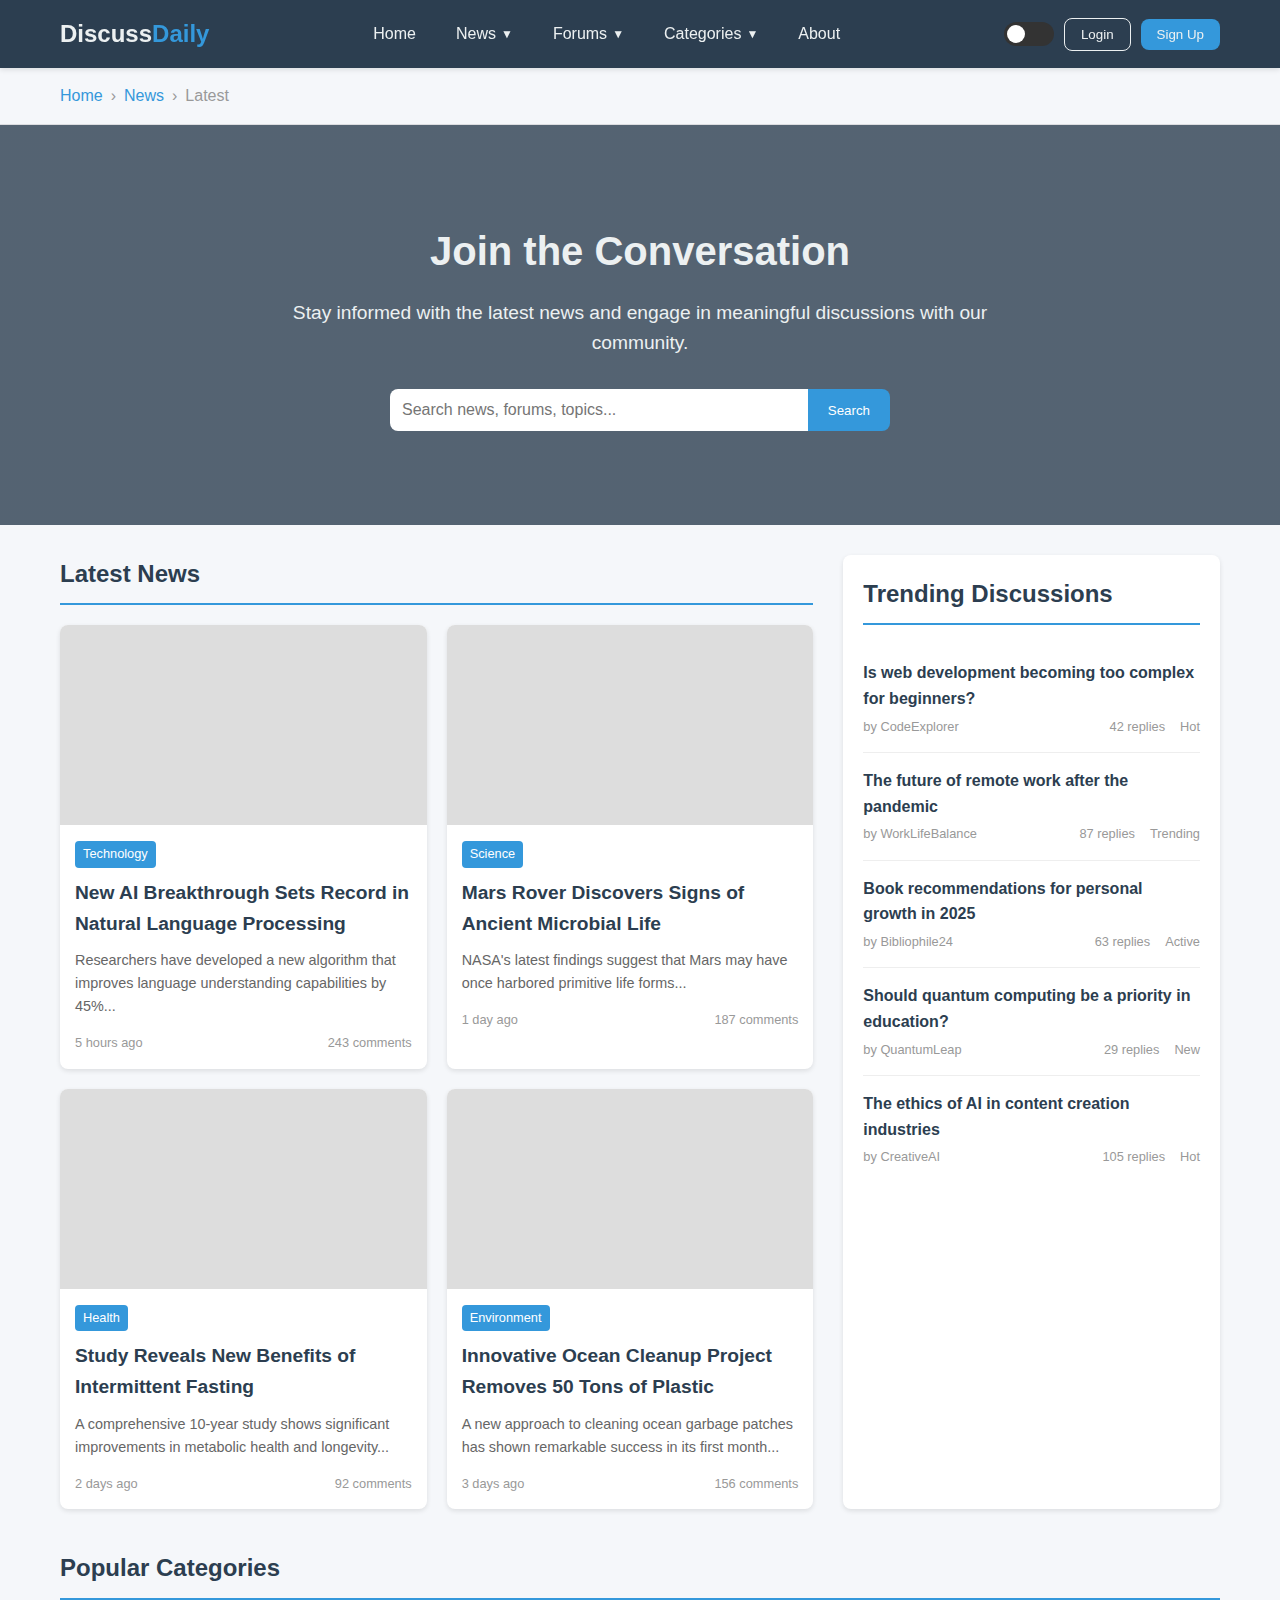
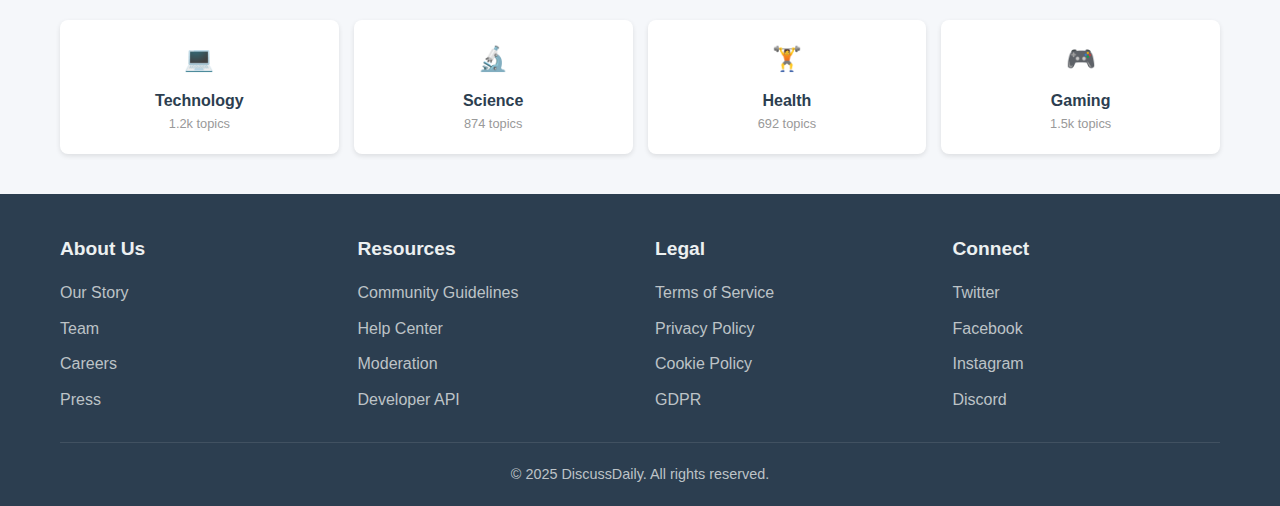
==== index.html @ ea6526c2 "news-card module" ====
<!DOCTYPE html>
<html lang="en">
<head>
    <meta charset="UTF-8">
    <meta name="viewport" content="width=device-width, initial-scale=1.0">
    <title>DiscussDaily - News & Forums</title>
    <link rel="stylesheet" href="style.css">
    <link rel="stylesheet" href="./components/header/header.css">
    <link rel="stylesheet" href="./components/footer/footer.css">
    
    
</head>
<body>
    <!-- Header -->
    <div id="header-container"></div>

    <!-- Breadcrumb -->
    <div class="breadcrumb">
        <div class="container">
            <ul class="breadcrumb-list">
                <li class="breadcrumb-item"><a href="#">Home</a></li>
                <li class="breadcrumb-item"><a href="#">News</a></li>
                <li class="breadcrumb-item active">Latest</li>
            </ul>
        </div>
    </div>

    <!-- Hero Section -->
    <section class="hero">
        <div class="hero-content">
            <h1>Join the Conversation</h1>
            <p>Stay informed with the latest news and engage in meaningful discussions with our community.</p>
            <div class="search-bar">
                <input type="text" placeholder="Search news, forums, topics...">
                <button>Search</button>
            </div>
        </div>
    </section>

    <div class="container">
        <!-- Main Content -->
        <section class="main-content">
            <!-- News Section -->
            <div class="news-section">
                <h2 class="section-title">Latest News</h2>
                <div class="news-grid" id="news-grid">
                </div>
            </div>
            
            <!-- Trending Forums Sidebar -->
            <aside class="trending-forums">
                <h2 class="section-title">Trending Discussions</h2>
                <ul class="forum-list">
                    <li class="forum-item">
                        <div class="forum-title">Is web development becoming too complex for beginners?</div>
                        <div class="forum-meta">
                            <span>by CodeExplorer</span>
                            <div class="forum-stats">
                                <span>42 replies</span>
                                <span>Hot</span>
                            </div>
                        </div>
                    </li>
                    <li class="forum-item">
                        <div class="forum-title">The future of remote work after the pandemic</div>
                        <div class="forum-meta">
                            <span>by WorkLifeBalance</span>
                            <div class="forum-stats">
                                <span>87 replies</span>
                                <span>Trending</span>
                            </div>
                        </div>
                    </li>
                    <li class="forum-item">
                        <div class="forum-title">Book recommendations for personal growth in 2025</div>
                        <div class="forum-meta">
                            <span>by Bibliophile24</span>
                            <div class="forum-stats">
                                <span>63 replies</span>
                                <span>Active</span>
                            </div>
                        </div>
                    </li>
                    <li class="forum-item">
                        <div class="forum-title">Should quantum computing be a priority in education?</div>
                        <div class="forum-meta">
                            <span>by QuantumLeap</span>
                            <div class="forum-stats">
                                <span>29 replies</span>
                                <span>New</span>
                            </div>
                        </div>
                    </li>
                    <li class="forum-item">
                        <div class="forum-title">The ethics of AI in content creation industries</div>
                        <div class="forum-meta">
                            <span>by CreativeAI</span>
                            <div class="forum-stats">
                                <span>105 replies</span>
                                <span>Hot</span>
                            </div>
                        </div>
                    </li>
                </ul>
            </aside>
        </section>
        
        <!-- Categories Section -->
        <section class="categories">
            <h2 class="section-title">Popular Categories</h2>
            <div class="category-grid">
                <div class="category-card">
                    <div class="category-icon">💻</div>
                    <div class="category-name">Technology</div>
                    <div class="category-count">1.2k topics</div>
                </div>
                <div class="category-card">
                    <div class="category-icon">🔬</div>
                    <div class="category-name">Science</div>
                    <div class="category-count">874 topics</div>
                </div>
                <div class="category-card">
                    <div class="category-icon">🏋️</div>
                    <div class="category-name">Health</div>
                    <div class="category-count">692 topics</div>
                </div>
                <div class="category-card">
                    <div class="category-icon">🎮</div>
                    <div class="category-name">Gaming</div>
                    <div class="category-count">1.5k topics</div>
                </div>
            </div>
        </section>
    </div>
    
    <!-- Footer -->
    <div id="footer-container"></div>

    <script>
        // Load header component
        fetch('components/header/header.html')
            .then(response => response.text())
            .then(html => {
                document.getElementById('header-container').innerHTML = html;
                // Load header script dynamically after HTML is inserted
                const script = document.createElement('script');
                script.src = 'components/header/header.js';
                document.body.appendChild(script);
            });
        fetch('components/footer/footer.html')
            .then(response => response.text())
            .then(html => {
                document.getElementById('footer-container').innerHTML = html;
            });
    </script>
    <script type="module" src="./main.js"></script>

</body>
</html>
---- style.css ----
:root {
    --primary-color: #2c3e50;
    --secondary-color: #3498db;
    --accent-color: #e74c3c;
    --light-bg: #f5f7fa;
    --dark-bg: #1a202c;
    --light-card: #ffffff;
    --dark-card: #2d3748;
    --dark-text: #2c3e50;
    --light-text: #ecf0f1;
    --dark-mode-text: #f5f7fa;
    --border-radius: 8px;
    --box-shadow: 0 2px 5px rgba(0,0,0,0.1);
    --dark-box-shadow: 0 2px 5px rgba(0,0,0,0.3);
}

* {
    margin: 0;
    padding: 0;
    box-sizing: border-box;
    font-family: 'Segoe UI', Tahoma, Geneva, Verdana, sans-serif;
}

body {
    background-color: var(--light-bg);
    color: var(--dark-text);
    line-height: 1.6;
    transition: background-color 0.3s, color 0.3s;
}

body.dark-mode {
    background-color: var(--dark-bg);
    color: var(--dark-mode-text);
}

.container {
    max-width: 1200px;
    margin: 0 auto;
    padding: 0 20px;
}

/* Header Styles */


/* Breadcrumb */
.breadcrumb {
    padding: 15px 0;
    background-color: var(--light-bg);
    border-bottom: 1px solid rgba(0, 0, 0, 0.1);
    transition: background-color 0.3s;
}

body.dark-mode .breadcrumb {
    background-color: rgba(0, 0, 0, 0.2);
    border-bottom: 1px solid rgba(255, 255, 255, 0.1);
}

.breadcrumb-list {
    list-style: none;
    display: flex;
    flex-wrap: wrap;
}

.breadcrumb-item {
    display: inline-block;
}

.breadcrumb-item:not(:last-child)::after {
    content: "›";
    margin: 0 8px;
    color: #999;
}

.breadcrumb-item a {
    color: var(--secondary-color);
    text-decoration: none;
}

.breadcrumb-item.active {
    color: #999;
}

/* Hero Section */
.hero {
    background: linear-gradient(rgba(44, 62, 80, 0.8), rgba(44, 62, 80, 0.8)), url('/api/placeholder/1200/400') center/cover;
    height: 400px;
    display: flex;
    align-items: center;
    justify-content: center;
    text-align: center;
    color: var(--light-text);
    margin-bottom: 30px;
}

.hero-content {
    max-width: 700px;
}

.hero h1 {
    font-size: 2.5rem;
    margin-bottom: 15px;
}

.hero p {
    font-size: 1.2rem;
    margin-bottom: 30px;
}

.search-bar {
    display: flex;
    max-width: 500px;
    margin: 0 auto;
}

.search-bar input {
    flex: 1;
    padding: 12px;
    border: none;
    border-radius: var(--border-radius) 0 0 var(--border-radius);
    font-size: 16px;
}

.search-bar button {
    background-color: var(--secondary-color);
    color: white;
    border: none;
    padding: 0 20px;
    border-radius: 0 var(--border-radius) var(--border-radius) 0;
    cursor: pointer;
}

/* Main Content Layout */
.main-content {
    display: grid;
    grid-template-columns: 2fr 1fr;
    gap: 30px;
    margin-bottom: 40px;
}

/* News Section */
.section-title {
    font-size: 1.5rem;
    margin-bottom: 20px;
    padding-bottom: 10px;
    border-bottom: 2px solid var(--secondary-color);
}

.news-grid {
    display: grid;
    grid-template-columns: repeat(2, 1fr);
    gap: 20px;
}

.news-card {
    background-color: var(--light-card);
    border-radius: var(--border-radius);
    overflow: hidden;
    box-shadow: var(--box-shadow);
    transition: transform 0.3s, background-color 0.3s;
}

body.dark-mode .news-card {
    background-color: var(--dark-card);
    box-shadow: var(--dark-box-shadow);
}

.news-card:hover {
    transform: translateY(-5px);
}

.news-image {
    height: 200px;
    background-color: #ddd;
    background-size: cover;
    background-position: center;
}

.news-content {
    padding: 15px;
}

.news-category {
    display: inline-block;
    background-color: var(--secondary-color);
    color: white;
    padding: 3px 8px;
    border-radius: 4px;
    font-size: 0.8rem;
    margin-bottom: 10px;
}

.news-title {
    font-size: 1.2rem;
    margin-bottom: 10px;
}

.news-excerpt {
    color: #666;
    font-size: 0.9rem;
    margin-bottom: 15px;
}

body.dark-mode .news-excerpt {
    color: #bbb;
}

.news-meta {
    display: flex;
    justify-content: space-between;
    font-size: 0.8rem;
    color: #999;
}

/* Trending Forums */
.trending-forums {
    background-color: var(--light-card);
    border-radius: var(--border-radius);
    padding: 20px;
    box-shadow: var(--box-shadow);
    transition: background-color 0.3s;
}

body.dark-mode .trending-forums {
    background-color: var(--dark-card);
    box-shadow: var(--dark-box-shadow);
}

.forum-list {
    list-style: none;
}

.forum-item {
    padding: 15px 0;
    border-bottom: 1px solid #eee;
}

body.dark-mode .forum-item {
    border-bottom: 1px solid rgba(255, 255, 255, 0.1);
}

.forum-item:last-child {
    border-bottom: none;
}

.forum-title {
    font-weight: 600;
    font-size: 1rem;
    margin-bottom: 5px;
}

.forum-meta {
    display: flex;
    justify-content: space-between;
    font-size: 0.8rem;
    color: #999;
}

.forum-stats {
    display: flex;
    gap: 15px;
}

/* Categories Section */
.categories {
    margin-bottom: 40px;
}

.category-grid {
    display: grid;
    grid-template-columns: repeat(4, 1fr);
    gap: 15px;
}

.category-card {
    background-color: var(--light-card);
    border-radius: var(--border-radius);
    padding: 20px;
    text-align: center;
    box-shadow: var(--box-shadow);
    transition: all 0.3s;
}

body.dark-mode .category-card {
    background-color: var(--dark-card);
    box-shadow: var(--dark-box-shadow);
}

.category-card:hover {
    transform: translateY(-3px);
    box-shadow: 0 5px 15px rgba(0,0,0,0.1);
}

body.dark-mode .category-card:hover {
    box-shadow: 0 5px 15px rgba(0,0,0,0.3);
}

.category-icon {
    font-size: 24px;
    margin-bottom: 10px;
    color: var(--secondary-color);
}

.category-name {
    font-weight: 600;
}

.category-count {
    font-size: 0.8rem;
    color: #999;
}

/* Footer */

/* s */

/* Mobile Dropdown */
.mobile-nav-links .dropdown-content {
    position: static;
    background-color: rgba(0, 0, 0, 0.1);
    display: none;
}

.mobile-nav-links .dropdown.active .dropdown-content {
    display: block;
}

.mobile-nav-links .dropdown-content a {
    padding-left: 25px;
}

/* Responsive */
@media (max-width: 768px) {
    .navbar {
        flex-direction: column;
        gap: 15px;
    }
    
    .main-content {
        grid-template-columns: 1fr;
    }
    
    .news-grid {
        grid-template-columns: 1fr;
    }
    
    .category-grid {
        grid-template-columns: repeat(2, 1fr);
    }
    
    .footer-content {
        grid-template-columns: 1fr 1fr;
    }
    
    .nav-container {
        display: flex;
        justify-content: space-between;
        align-items: center;
        width: 100%;
    }
    
    .hamburger {
        display: flex;
    }
    
    .nav-links {
        display: none;
        flex-direction: column;
        position: absolute;
        top: 100%;
        left: 0;
        right: 0;
        background-color: var(--primary-color);
        padding: 20px;
        box-shadow: 0 5px 10px rgba(0,0,0,0.2);
    }
    
    .nav-links.active {
        display: flex;
    }
    
    .dropdown-content {
        position: static;
        box-shadow: none;
        background-color: transparent;
        margin-left: 15px;
        display: none;
    }
    
    .dropdown-content.active {
        display: block;
    }
    
    .dropdown-content a {
        color: var(--light-text);
    }
    
}

@media (max-width: 480px) {
    .category-grid {
        grid-template-columns: 1fr;
    }
    
    .footer-content {
        grid-template-columns: 1fr;
    }
    
    .auth-buttons {
        width: 100%;
        justify-content: space-between;
    }
}
---- components/header/header.css ----
/* Header Styles */
header {
    background-color: var(--primary-color);
    padding: 15px 0;
    position: sticky;
    top: 0;
    z-index: 100;
    box-shadow: var(--box-shadow);
}

.navbar {
    display: flex;
    justify-content: space-between;
    align-items: center;
}

.logo {
    color: var(--light-text);
    font-size: 24px;
    font-weight: bold;
    text-decoration: none;
}

.logo span {
    color: var(--secondary-color);
}

.nav-links {
    display: flex;
    gap: 20px;
}

.nav-links a {
    color: var(--light-text);
    text-decoration: none;
    font-weight: 500;
    padding: 5px 10px;
    border-radius: var(--border-radius);
    transition: background-color 0.3s;
}

.nav-links a:hover {
    background-color: rgba(255, 255, 255, 0.1);
}

/* Dropdown Menu */
.dropdown {
    position: relative;
    display: inline-block;
}

.dropdown-trigger {
    display: flex;
    align-items: center;
    justify-content: space-between;
}

.dropdown-content {
    display: none;
    position: absolute;
    background-color: var(--primary-color);
    min-width: 180px;
    box-shadow: var(--box-shadow);
    border-radius: var(--border-radius);
    z-index: 1;
    top: 100%;
    overflow: hidden;
    left: 0;
}

body.dark-mode .dropdown-content {
    background-color: var(--dark-card);
    box-shadow: var(--dark-box-shadow);
}

.dropdown:hover .dropdown-content {
    display: block;
}

.dropdown-content a {
    color: var(--light-text);
    padding: 12px 16px;
    text-decoration: none;
    display: block;
    transition: background-color 0.3s;
}

body.dark-mode .dropdown-content a {
    color: var(--dark-mode-text);
}


.dropdown-content a:hover {
    background-color: rgba(255, 255, 255, 0.1);
}

body.dark-mode .dropdown-content a:hover {
    background-color: rgba(255, 255, 255, 0.05);
}
.dropdown-icon {
    font-size: 12px;
    margin-left: 5px;
    transition: transform 0.3s;
}

.dropdown:hover .dropdown-content {
    display: block;
}

.dropdown:hover .dropdown-icon {
    transform: rotate(180deg);
}

.dropdown-content a {
    padding: 12px 16px;
    display: block;
    text-decoration: none;
    color: var(--light-text);
    transition: background-color var(--transition-speed);
}

.auth-buttons {
    display: flex;
    gap: 10px;
    align-items: center;
}

.hamburger {
    display: none;
    flex-direction: column;
    justify-content: space-between;
    width: 30px;
    height: 21px;
    cursor: pointer;
}

.hamburger span {
    display: block;
    height: 3px;
    width: 100%;
    background-color: var(--light-text);
    border-radius: 3px;
    transition: all 0.3s ease;
}

.btn {
    padding: 8px 16px;
    border-radius: var(--border-radius);
    border: none;
    cursor: pointer;
    font-weight: 500;
    transition: all 0.3s;
}

.btn-primary {
    background-color: var(--secondary-color);
    color: var(--light-text);
}

.btn-primary:hover {
    background-color: #2980b9;
}

.btn-outline {
    background-color: transparent;
    color: var(--light-text);
    border: 1px solid var(--light-text);
}

.btn-outline:hover {
    background-color: rgba(255, 255, 255, 0.1);
}

/* Dark Mode Toggle */
.dark-mode-toggle {
    width: 50px;
    height: 24px;
    border-radius: 12px;
    background-color: #333;
    display: flex;
    align-items: center;
    padding: 0 3px;
    cursor: pointer;
    position: relative;
}

.dark-mode-toggle .toggle-thumb {
    width: 18px;
    height: 18px;
    background-color: white;
    border-radius: 50%;
    transition: transform 0.3s;
}

body.dark-mode .dark-mode-toggle .toggle-thumb {
    transform: translateX(26px);
}

/* Hamburger Menu */
.hamburger {
    display: none;
    flex-direction: column;
    justify-content: space-between;
    width: 30px;
    height: 21px;
    cursor: pointer;
}

.hamburger span {
    display: block;
    height: 3px;
    width: 100%;
    background-color: var(--light-text);
    border-radius: 3px;
    transition: all 0.3s ease;
}

.hamburger .rotate-45 {
    transform: rotate(45deg) translate(5px, 5px);
}

.hamburger .opacity-0 {
    opacity: 0;
}

.hamburger .rotate-neg-45 {
    transform: rotate(-45deg) translate(5px, -5px);
}

/* Responsive Styles */
@media (max-width: 768px) {
    .navbar {
        flex-direction: column;
        gap: 15px;
    }
    
    .hamburger {
        display: flex;
    }
    
    .nav-links {
        display: none;
        flex-direction: column;
        position: absolute;
        top: 100%;
        left: 0;
        right: 0;
        background-color: var(--primary-color);
        padding: 20px;
        box-shadow: 0 5px 10px rgba(0,0,0,0.2);
    }
    
    .nav-links.active {
        display: flex;
    }
    
    .dropdown-content {
        position: static;
        box-shadow: none;
        background-color: transparent;
        margin-left: 15px;
        display: none;
    }
    
    .dropdown-content.active {
        display: block;
    }
    
    .auth-buttons {
        width: 100%;
        justify-content: space-between;
    }
}
---- components/footer/footer.css ----
footer {
    background-color: var(--primary-color);
    color: var(--light-text);
    padding: 40px 0 20px;
}

.footer-content {
    display: grid;
    grid-template-columns: repeat(4, 1fr);
    gap: 30px;
}

.footer-section h3 {
    margin-bottom: 15px;
    font-size: 1.2rem;
}

.footer-links {
    list-style: none;
}

.footer-links li {
    margin-bottom: 10px;
}

.footer-links a {
    color: #bdc3c7;
    text-decoration: none;
    transition: color 0.3s;
}

.footer-links a:hover {
    color: var(--secondary-color);
}

.copyright {
    text-align: center;
    padding-top: 20px;
    margin-top: 20px;
    border-top: 1px solid rgba(255, 255, 255, 0.1);
    font-size: 0.9rem;
    color: #bdc3c7;
}
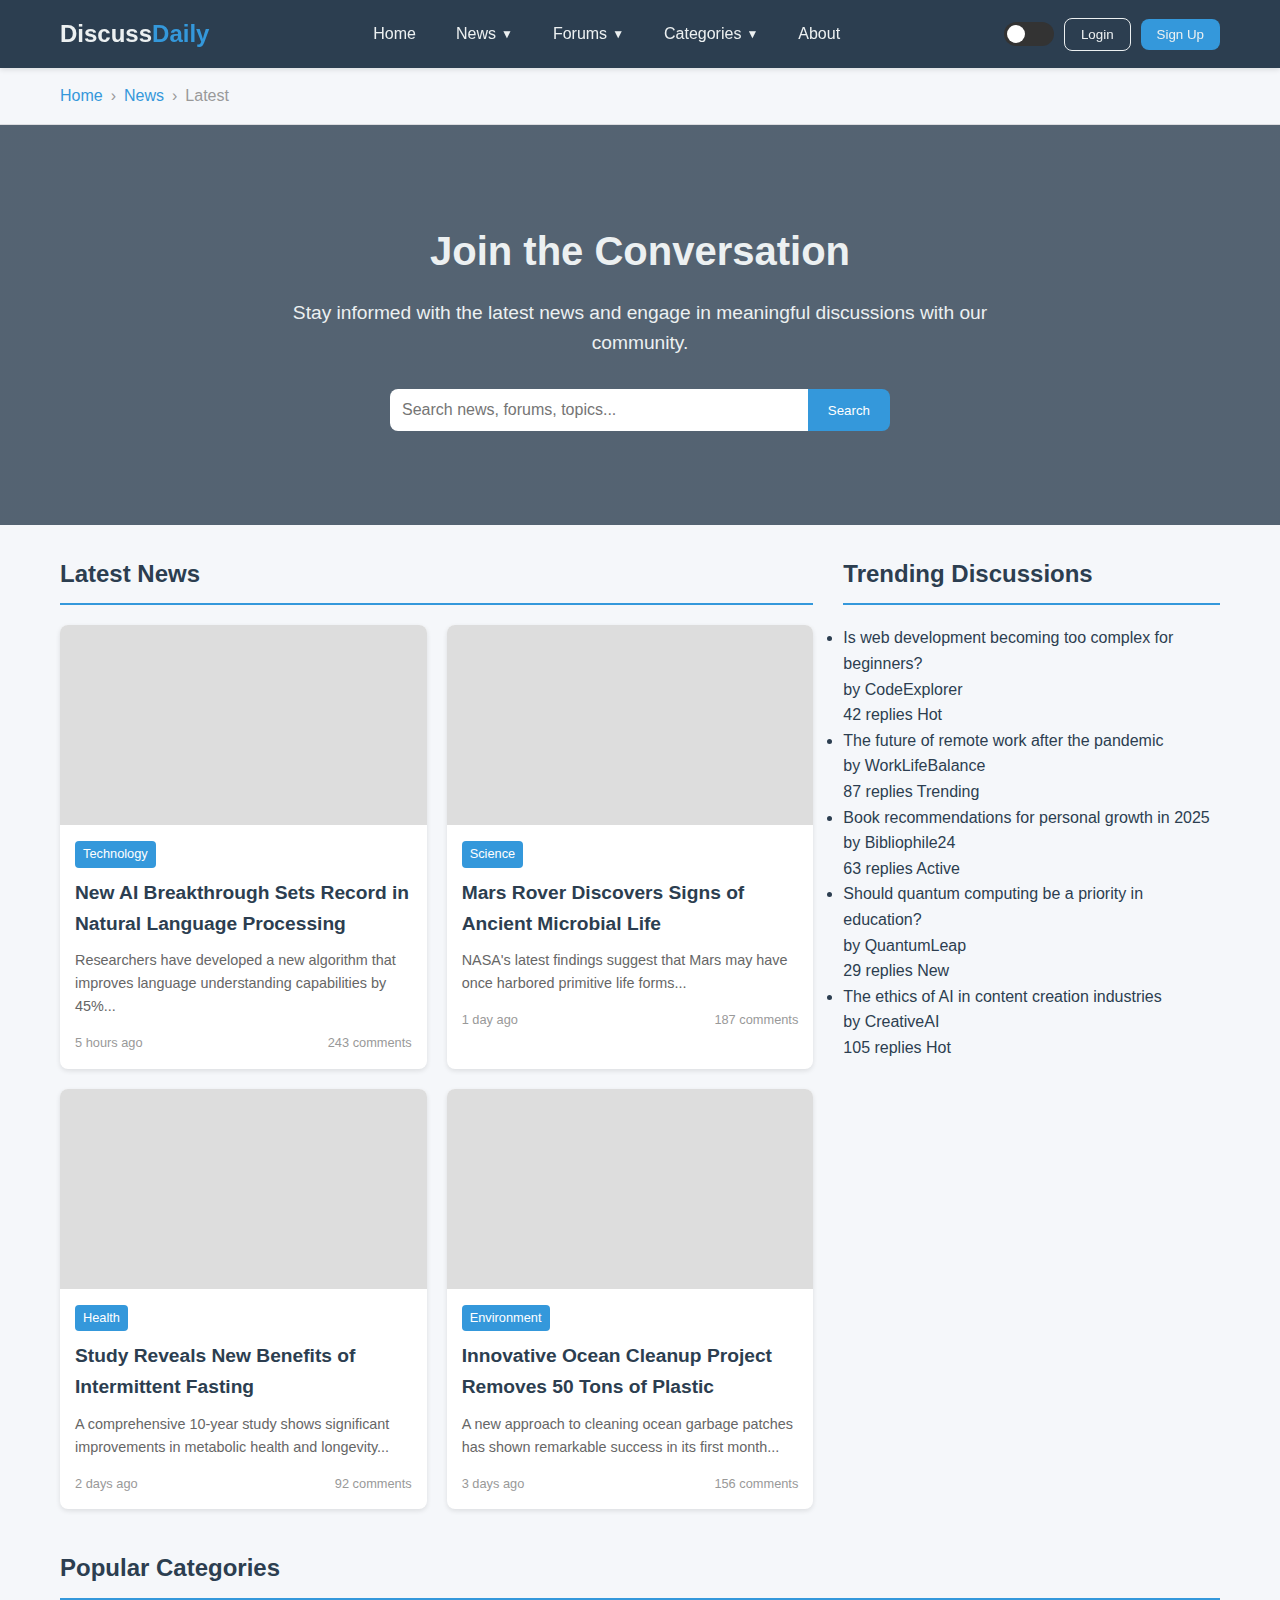
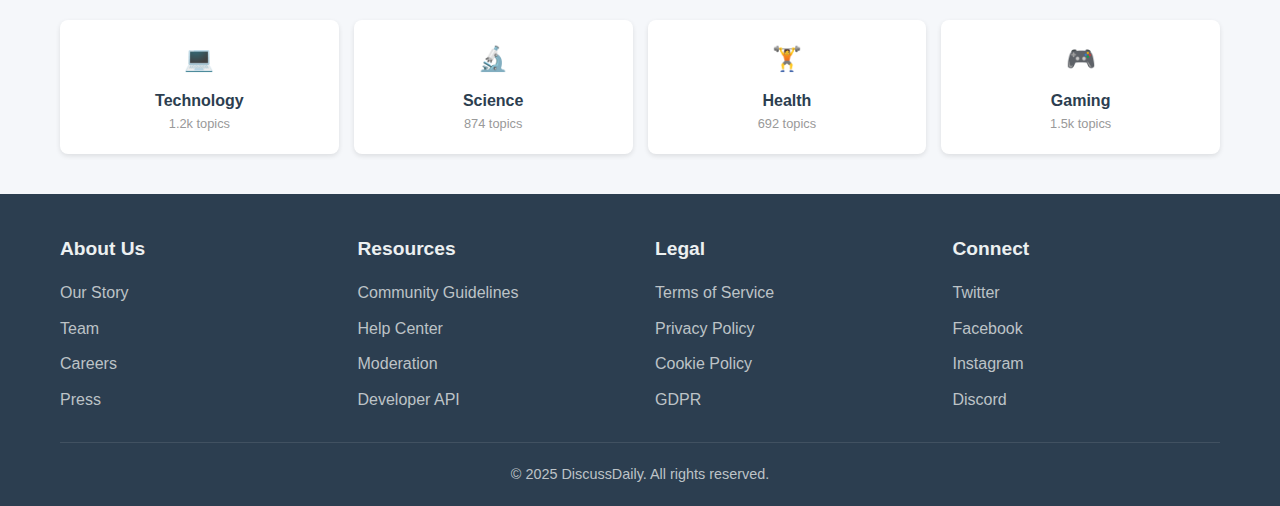
==== commit 296d600e: "forumItem module and other clean up" ====
--- a/index.html
+++ b/index.html
@@ -153,7 +153,7 @@
                 document.getElementById('footer-container').innerHTML = html;
             });
     </script>
-    <script type="module" src="./main.js"></script>
+    <script type="module" src="./components/news-card/main.js"></script>
 
 </body>
 </html>--- a/style.css
+++ b/style.css
@@ -145,120 +145,9 @@
     border-bottom: 2px solid var(--secondary-color);
 }
 
-.news-grid {
-    display: grid;
-    grid-template-columns: repeat(2, 1fr);
-    gap: 20px;
-}
-
-.news-card {
-    background-color: var(--light-card);
-    border-radius: var(--border-radius);
-    overflow: hidden;
-    box-shadow: var(--box-shadow);
-    transition: transform 0.3s, background-color 0.3s;
-}
-
-body.dark-mode .news-card {
-    background-color: var(--dark-card);
-    box-shadow: var(--dark-box-shadow);
-}
-
-.news-card:hover {
-    transform: translateY(-5px);
-}
-
-.news-image {
-    height: 200px;
-    background-color: #ddd;
-    background-size: cover;
-    background-position: center;
-}
-
-.news-content {
-    padding: 15px;
-}
-
-.news-category {
-    display: inline-block;
-    background-color: var(--secondary-color);
-    color: white;
-    padding: 3px 8px;
-    border-radius: 4px;
-    font-size: 0.8rem;
-    margin-bottom: 10px;
-}
-
-.news-title {
-    font-size: 1.2rem;
-    margin-bottom: 10px;
-}
-
-.news-excerpt {
-    color: #666;
-    font-size: 0.9rem;
-    margin-bottom: 15px;
-}
-
-body.dark-mode .news-excerpt {
-    color: #bbb;
-}
-
-.news-meta {
-    display: flex;
-    justify-content: space-between;
-    font-size: 0.8rem;
-    color: #999;
-}
+/* news-grid */
 
 /* Trending Forums */
-.trending-forums {
-    background-color: var(--light-card);
-    border-radius: var(--border-radius);
-    padding: 20px;
-    box-shadow: var(--box-shadow);
-    transition: background-color 0.3s;
-}
-
-body.dark-mode .trending-forums {
-    background-color: var(--dark-card);
-    box-shadow: var(--dark-box-shadow);
-}
-
-.forum-list {
-    list-style: none;
-}
-
-.forum-item {
-    padding: 15px 0;
-    border-bottom: 1px solid #eee;
-}
-
-body.dark-mode .forum-item {
-    border-bottom: 1px solid rgba(255, 255, 255, 0.1);
-}
-
-.forum-item:last-child {
-    border-bottom: none;
-}
-
-.forum-title {
-    font-weight: 600;
-    font-size: 1rem;
-    margin-bottom: 5px;
-}
-
-.forum-meta {
-    display: flex;
-    justify-content: space-between;
-    font-size: 0.8rem;
-    color: #999;
-}
-
-.forum-stats {
-    display: flex;
-    gap: 15px;
-}
 
 /* Categories Section */
 .categories {
@@ -310,8 +199,6 @@
 }
 
 /* Footer */
-
-/* s */
 
 /* Mobile Dropdown */
 .mobile-nav-links .dropdown-content {
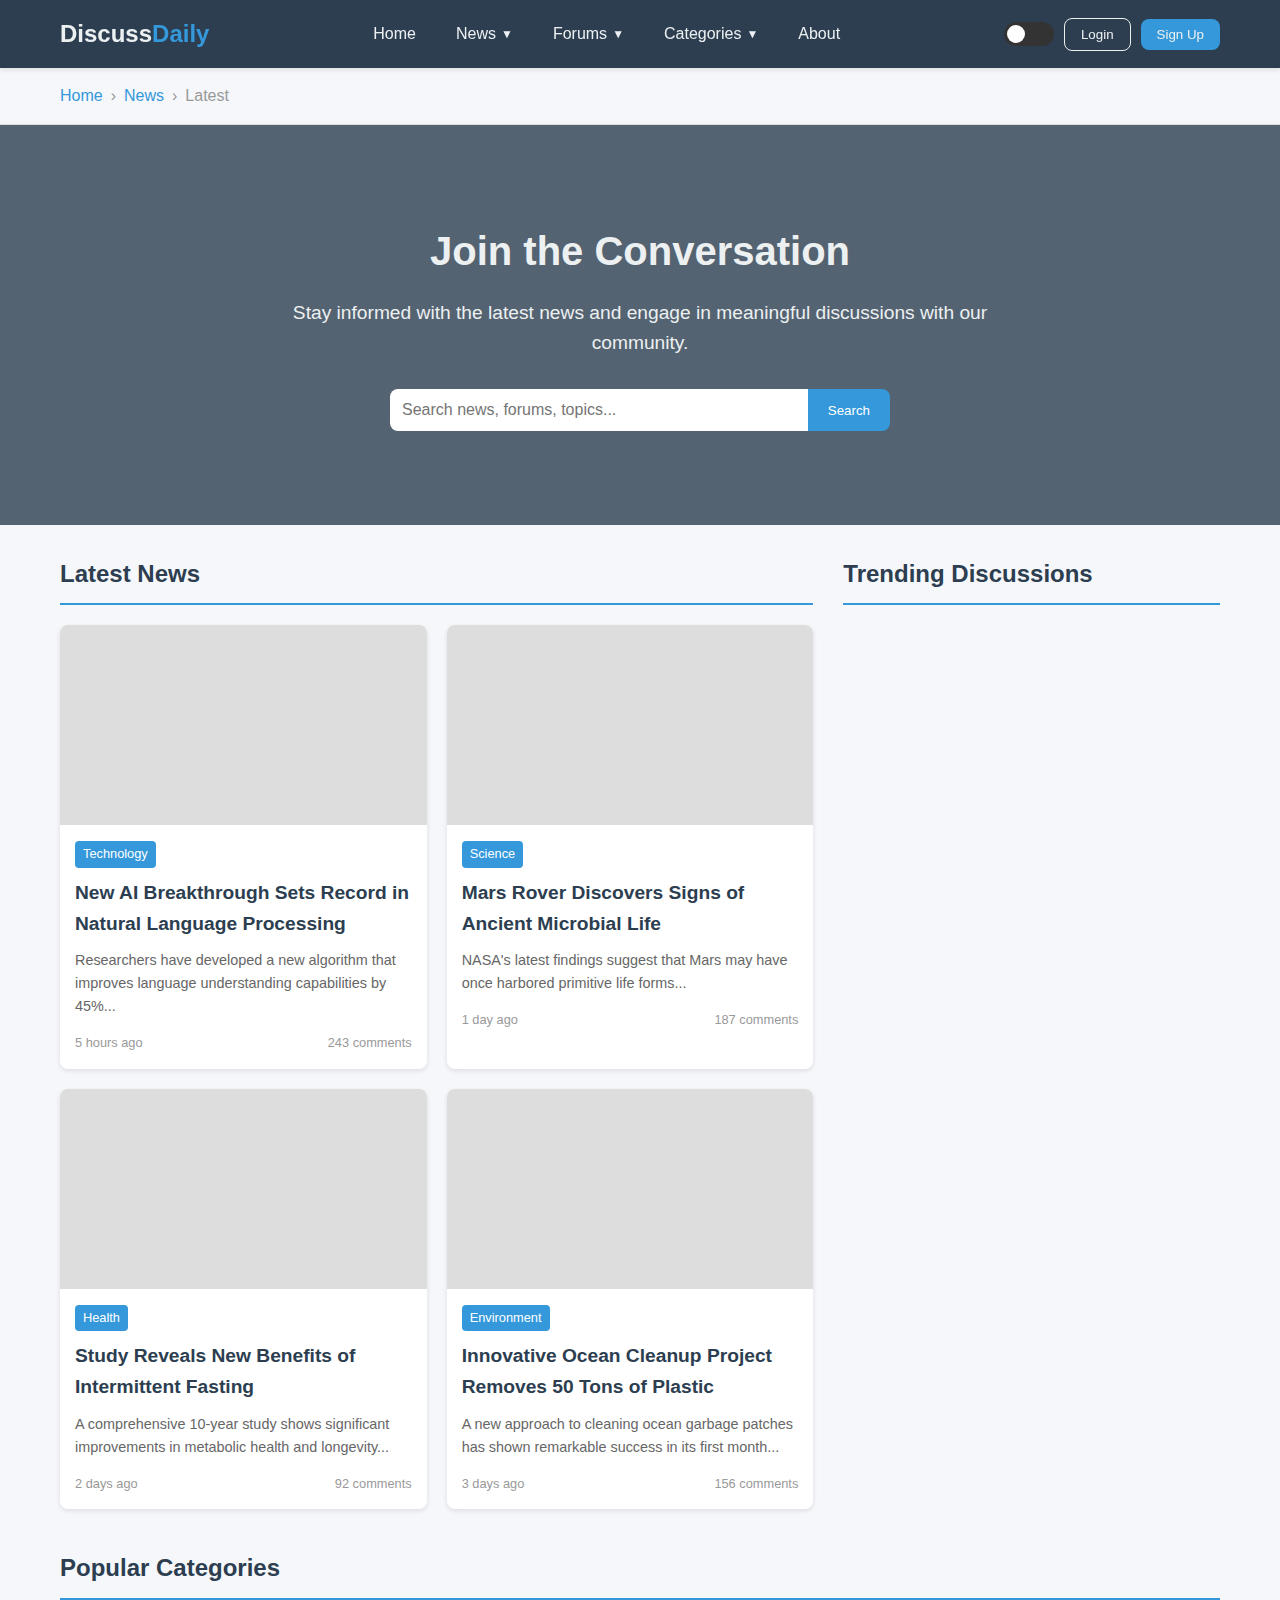
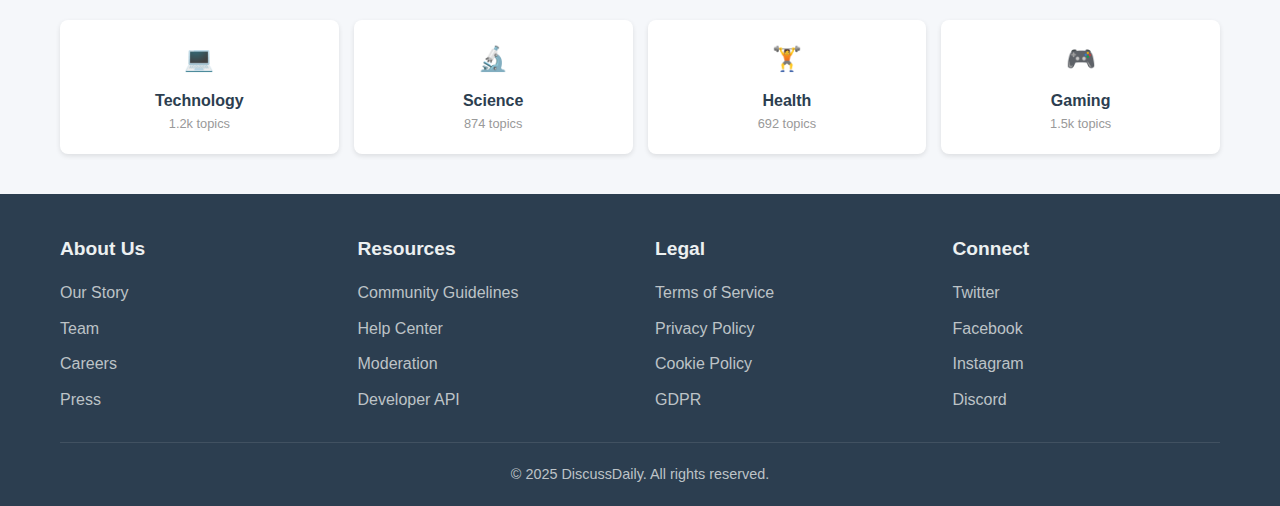
==== commit de12d65d: "forumItem not working" ====
--- a/index.html
+++ b/index.html
@@ -50,57 +50,7 @@
             <!-- Trending Forums Sidebar -->
             <aside class="trending-forums">
                 <h2 class="section-title">Trending Discussions</h2>
-                <ul class="forum-list">
-                    <li class="forum-item">
-                        <div class="forum-title">Is web development becoming too complex for beginners?</div>
-                        <div class="forum-meta">
-                            <span>by CodeExplorer</span>
-                            <div class="forum-stats">
-                                <span>42 replies</span>
-                                <span>Hot</span>
-                            </div>
-                        </div>
-                    </li>
-                    <li class="forum-item">
-                        <div class="forum-title">The future of remote work after the pandemic</div>
-                        <div class="forum-meta">
-                            <span>by WorkLifeBalance</span>
-                            <div class="forum-stats">
-                                <span>87 replies</span>
-                                <span>Trending</span>
-                            </div>
-                        </div>
-                    </li>
-                    <li class="forum-item">
-                        <div class="forum-title">Book recommendations for personal growth in 2025</div>
-                        <div class="forum-meta">
-                            <span>by Bibliophile24</span>
-                            <div class="forum-stats">
-                                <span>63 replies</span>
-                                <span>Active</span>
-                            </div>
-                        </div>
-                    </li>
-                    <li class="forum-item">
-                        <div class="forum-title">Should quantum computing be a priority in education?</div>
-                        <div class="forum-meta">
-                            <span>by QuantumLeap</span>
-                            <div class="forum-stats">
-                                <span>29 replies</span>
-                                <span>New</span>
-                            </div>
-                        </div>
-                    </li>
-                    <li class="forum-item">
-                        <div class="forum-title">The ethics of AI in content creation industries</div>
-                        <div class="forum-meta">
-                            <span>by CreativeAI</span>
-                            <div class="forum-stats">
-                                <span>105 replies</span>
-                                <span>Hot</span>
-                            </div>
-                        </div>
-                    </li>
+                <ul class="forum-list" id="forum-list">
                 </ul>
             </aside>
         </section>
@@ -154,6 +104,7 @@
             });
     </script>
     <script type="module" src="./components/news-card/main.js"></script>
+    <script type="module" src="./components/forum-item/main.js"></script>
 
 </body>
 </html>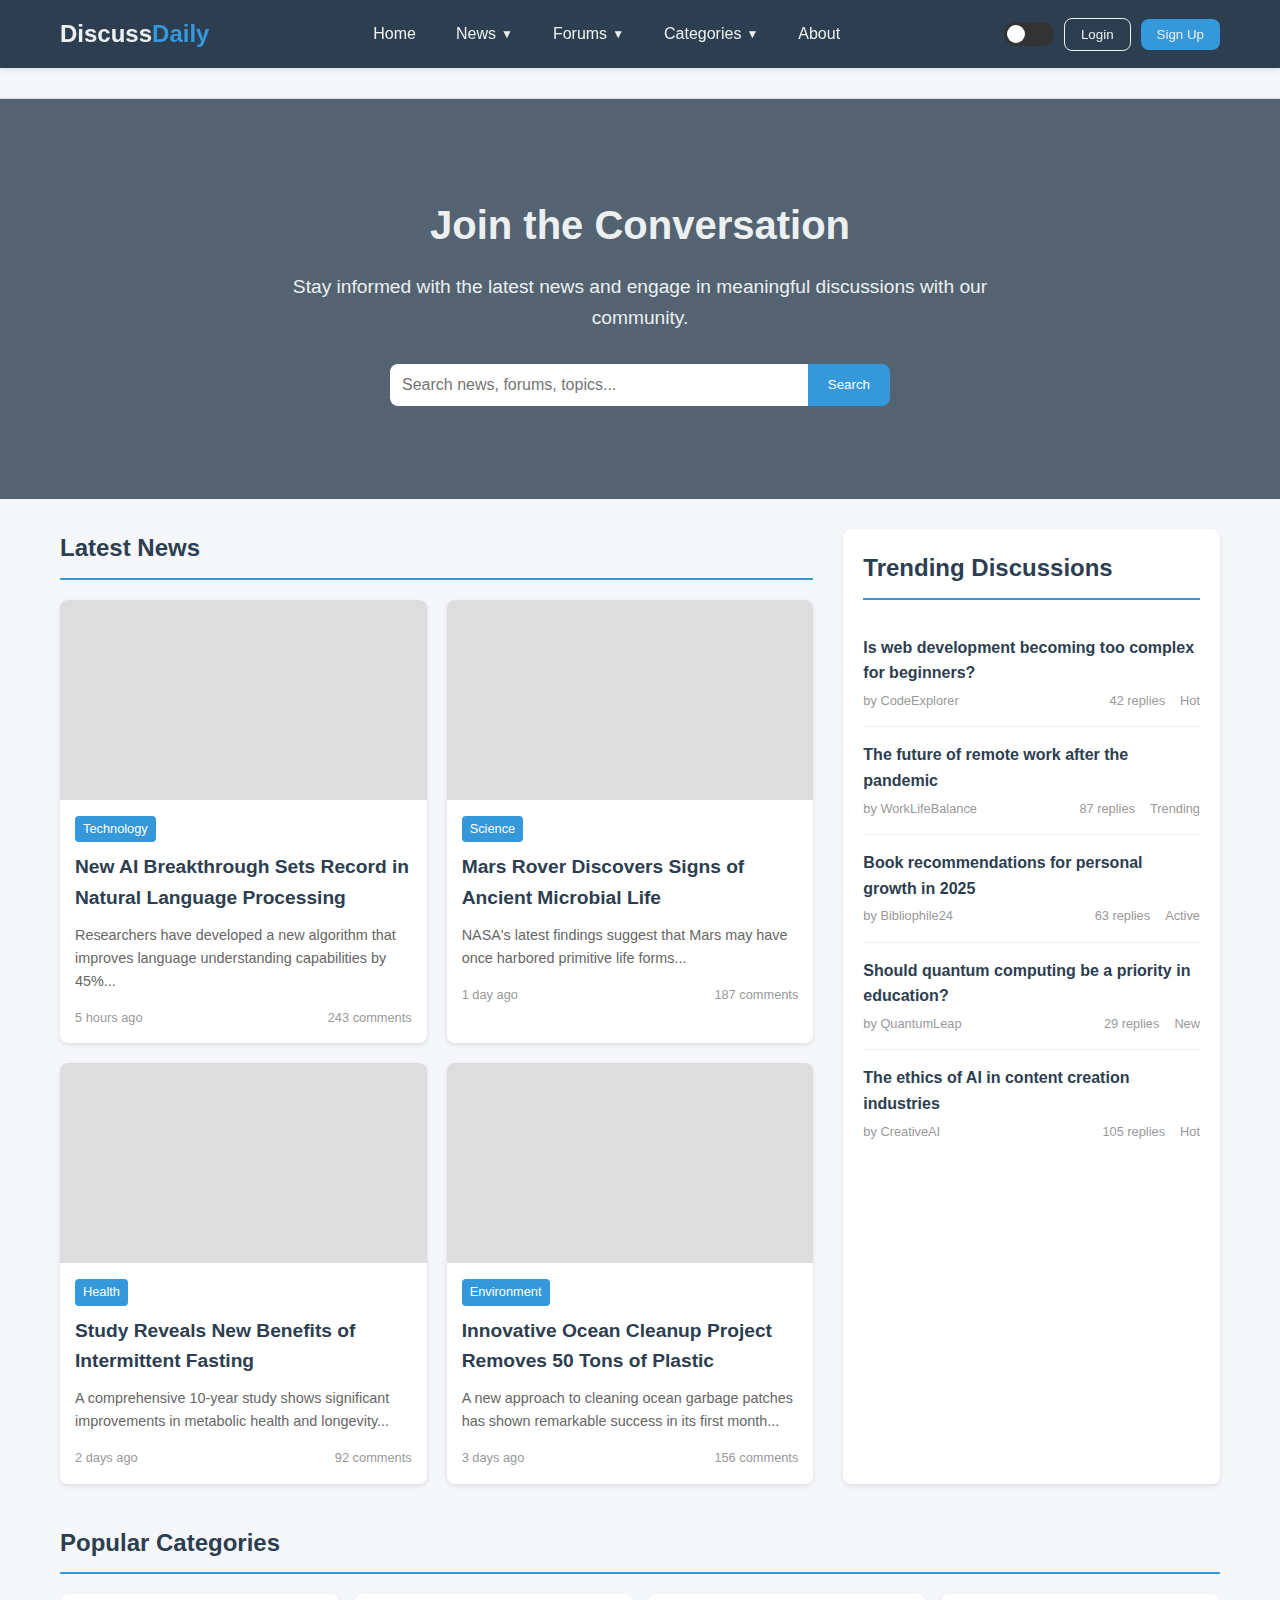
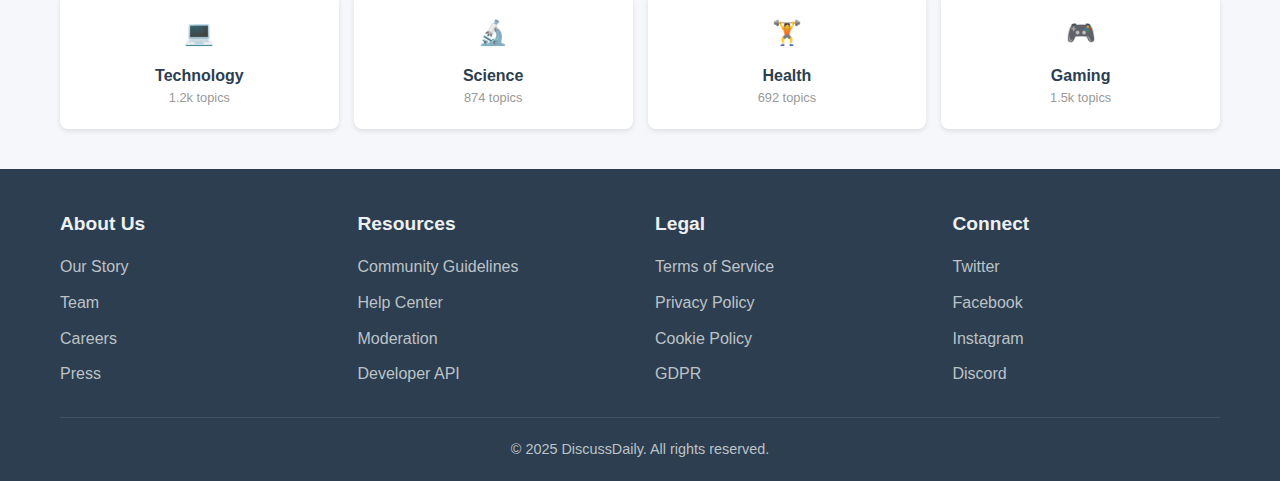
==== commit f7fea4c4: "beadcrumb not working" ====
--- a/index.html
+++ b/index.html
@@ -15,15 +15,7 @@
     <div id="header-container"></div>
 
     <!-- Breadcrumb -->
-    <div class="breadcrumb">
-        <div class="container">
-            <ul class="breadcrumb-list">
-                <li class="breadcrumb-item"><a href="#">Home</a></li>
-                <li class="breadcrumb-item"><a href="#">News</a></li>
-                <li class="breadcrumb-item active">Latest</li>
-            </ul>
-        </div>
-    </div>
+    <div class="breadcrumb" id="breadcrumb-container"></div>
 
     <!-- Hero Section -->
     <section class="hero">
@@ -105,6 +97,7 @@
     </script>
     <script type="module" src="./components/news-card/main.js"></script>
     <script type="module" src="./components/forum-item/main.js"></script>
+    <script type="module" src="./components/breadcrumb/main.js"></script>
 
 </body>
 </html>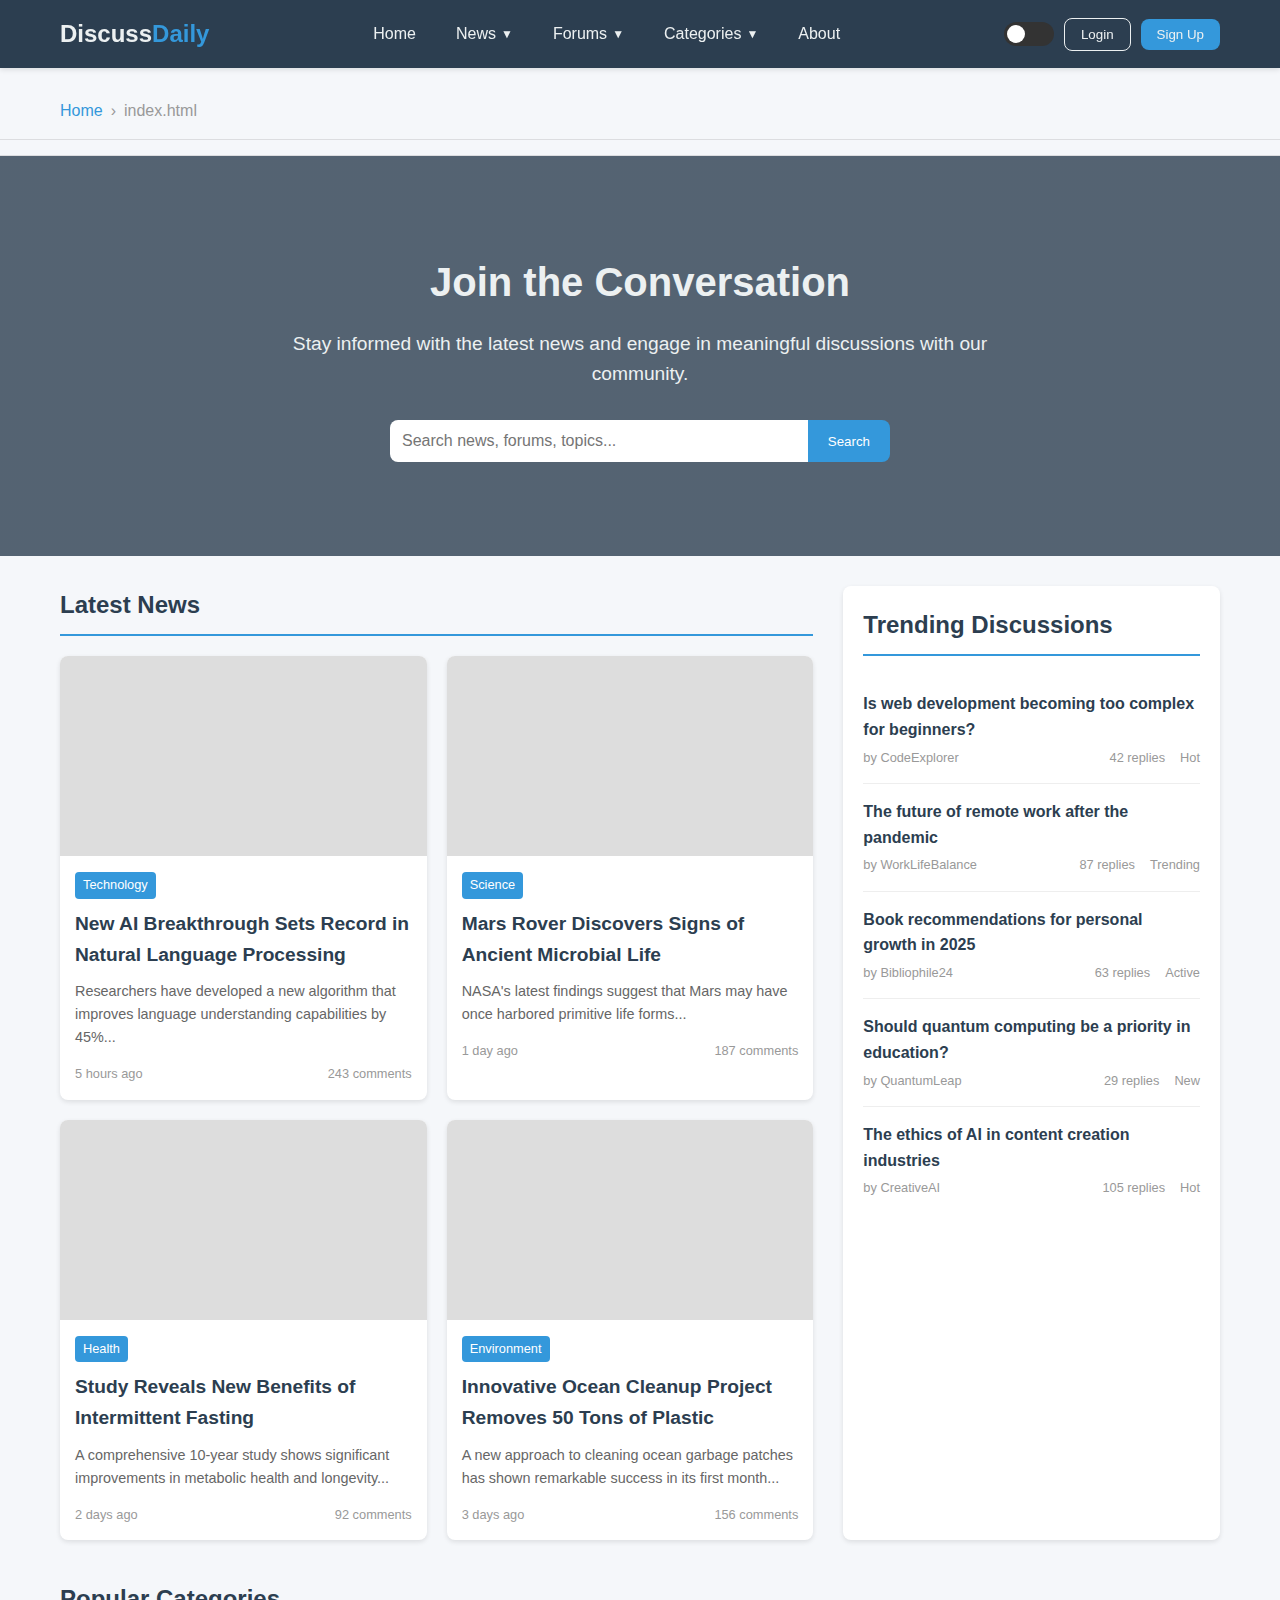
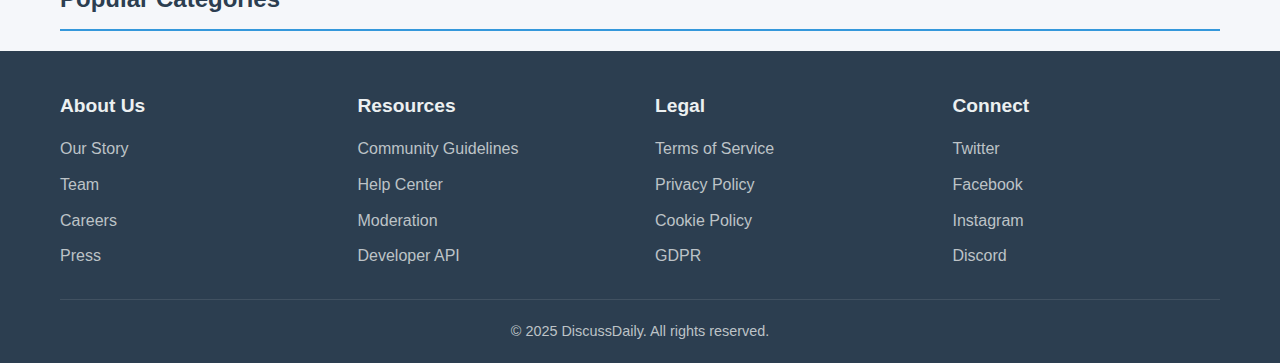
==== commit 24643ac9: "fix forumItem and caegoryCard" ====
--- a/index.html
+++ b/index.html
@@ -50,28 +50,7 @@
         <!-- Categories Section -->
         <section class="categories">
             <h2 class="section-title">Popular Categories</h2>
-            <div class="category-grid">
-                <div class="category-card">
-                    <div class="category-icon">💻</div>
-                    <div class="category-name">Technology</div>
-                    <div class="category-count">1.2k topics</div>
-                </div>
-                <div class="category-card">
-                    <div class="category-icon">🔬</div>
-                    <div class="category-name">Science</div>
-                    <div class="category-count">874 topics</div>
-                </div>
-                <div class="category-card">
-                    <div class="category-icon">🏋️</div>
-                    <div class="category-name">Health</div>
-                    <div class="category-count">692 topics</div>
-                </div>
-                <div class="category-card">
-                    <div class="category-icon">🎮</div>
-                    <div class="category-name">Gaming</div>
-                    <div class="category-count">1.5k topics</div>
-                </div>
-            </div>
+            <div class="category-grid" id="category-grid"></div>
         </section>
     </div>
     
--- a/style.css
+++ b/style.css
@@ -43,42 +43,7 @@
 
 
 /* Breadcrumb */
-.breadcrumb {
-    padding: 15px 0;
-    background-color: var(--light-bg);
-    border-bottom: 1px solid rgba(0, 0, 0, 0.1);
-    transition: background-color 0.3s;
-}
-
-body.dark-mode .breadcrumb {
-    background-color: rgba(0, 0, 0, 0.2);
-    border-bottom: 1px solid rgba(255, 255, 255, 0.1);
-}
-
-.breadcrumb-list {
-    list-style: none;
-    display: flex;
-    flex-wrap: wrap;
-}
-
-.breadcrumb-item {
-    display: inline-block;
-}
-
-.breadcrumb-item:not(:last-child)::after {
-    content: "›";
-    margin: 0 8px;
-    color: #999;
-}
-
-.breadcrumb-item a {
-    color: var(--secondary-color);
-    text-decoration: none;
-}
-
-.breadcrumb-item.active {
-    color: #999;
-}
+
 
 /* Hero Section */
 .hero {
@@ -150,53 +115,7 @@
 /* Trending Forums */
 
 /* Categories Section */
-.categories {
-    margin-bottom: 40px;
-}
-
-.category-grid {
-    display: grid;
-    grid-template-columns: repeat(4, 1fr);
-    gap: 15px;
-}
-
-.category-card {
-    background-color: var(--light-card);
-    border-radius: var(--border-radius);
-    padding: 20px;
-    text-align: center;
-    box-shadow: var(--box-shadow);
-    transition: all 0.3s;
-}
-
-body.dark-mode .category-card {
-    background-color: var(--dark-card);
-    box-shadow: var(--dark-box-shadow);
-}
-
-.category-card:hover {
-    transform: translateY(-3px);
-    box-shadow: 0 5px 15px rgba(0,0,0,0.1);
-}
-
-body.dark-mode .category-card:hover {
-    box-shadow: 0 5px 15px rgba(0,0,0,0.3);
-}
-
-.category-icon {
-    font-size: 24px;
-    margin-bottom: 10px;
-    color: var(--secondary-color);
-}
-
-.category-name {
-    font-weight: 600;
-}
-
-.category-count {
-    font-size: 0.8rem;
-    color: #999;
-}
+
 
 /* Footer */
 
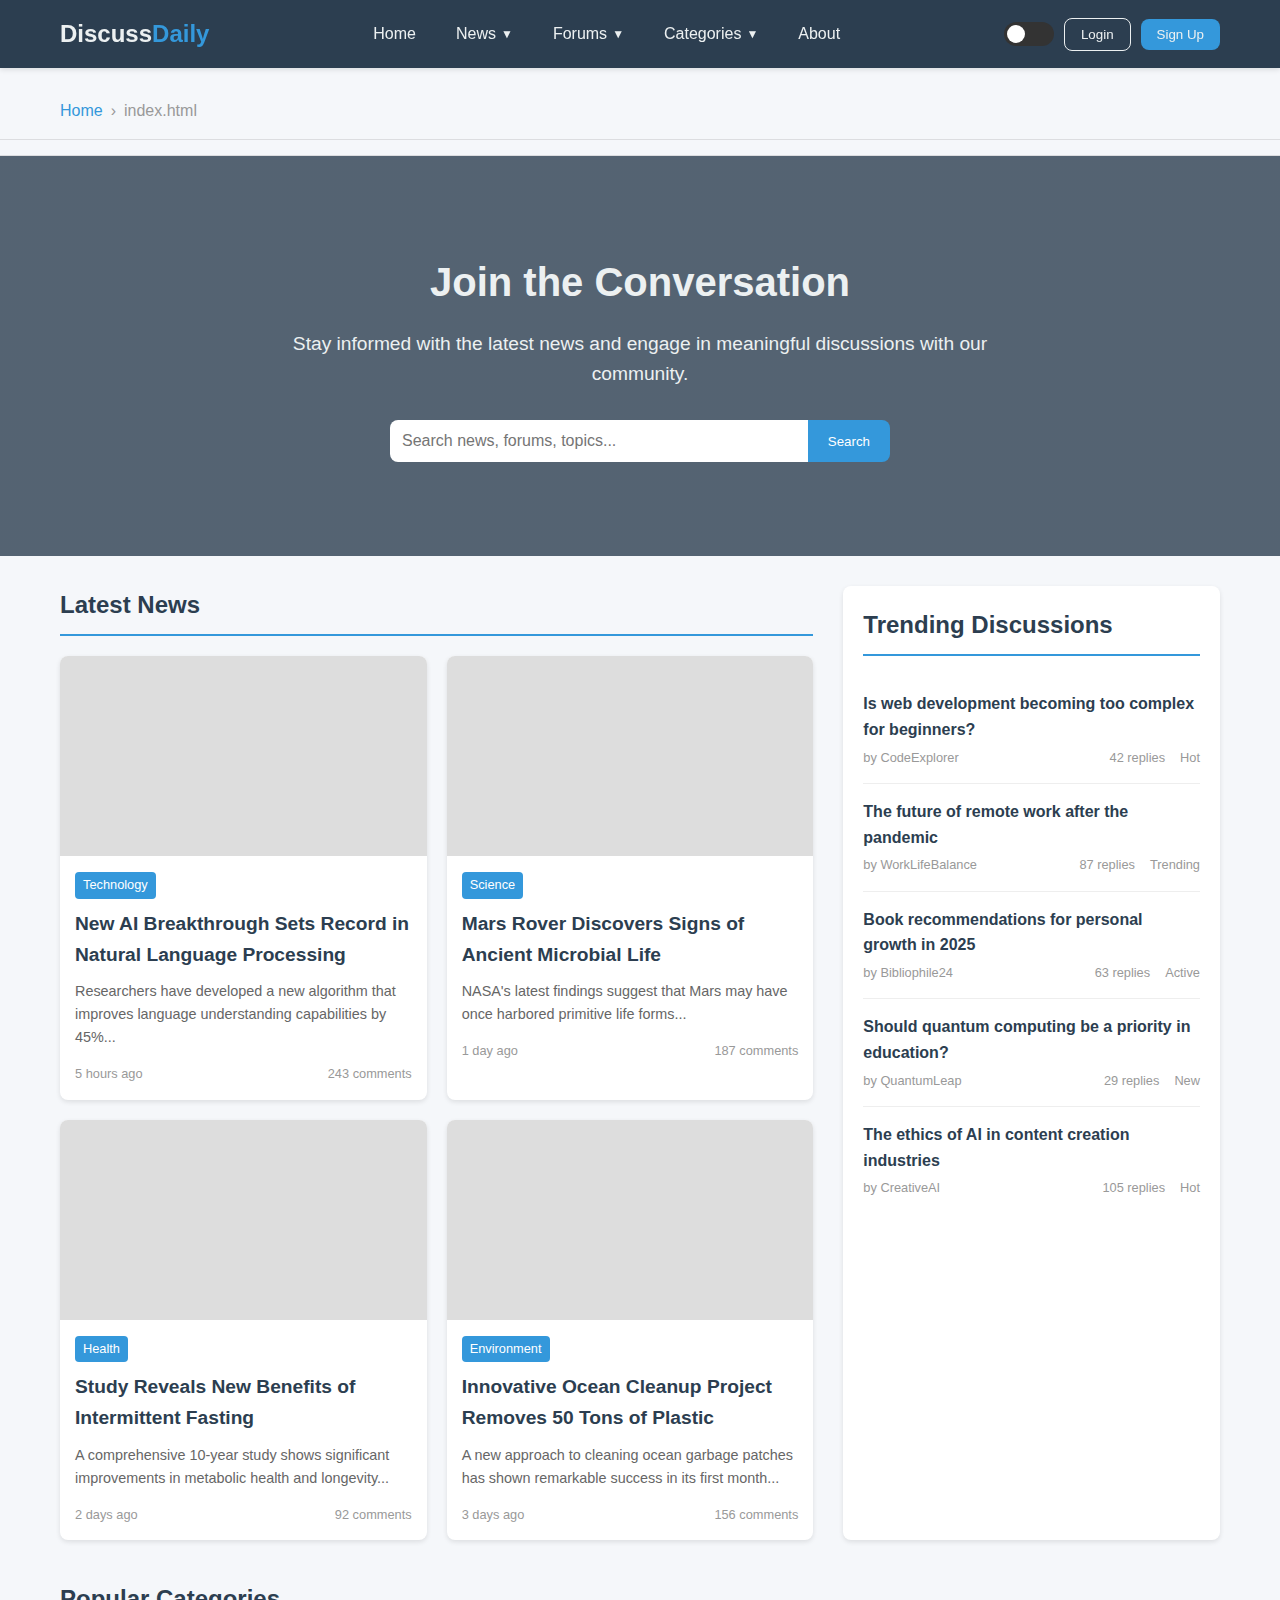
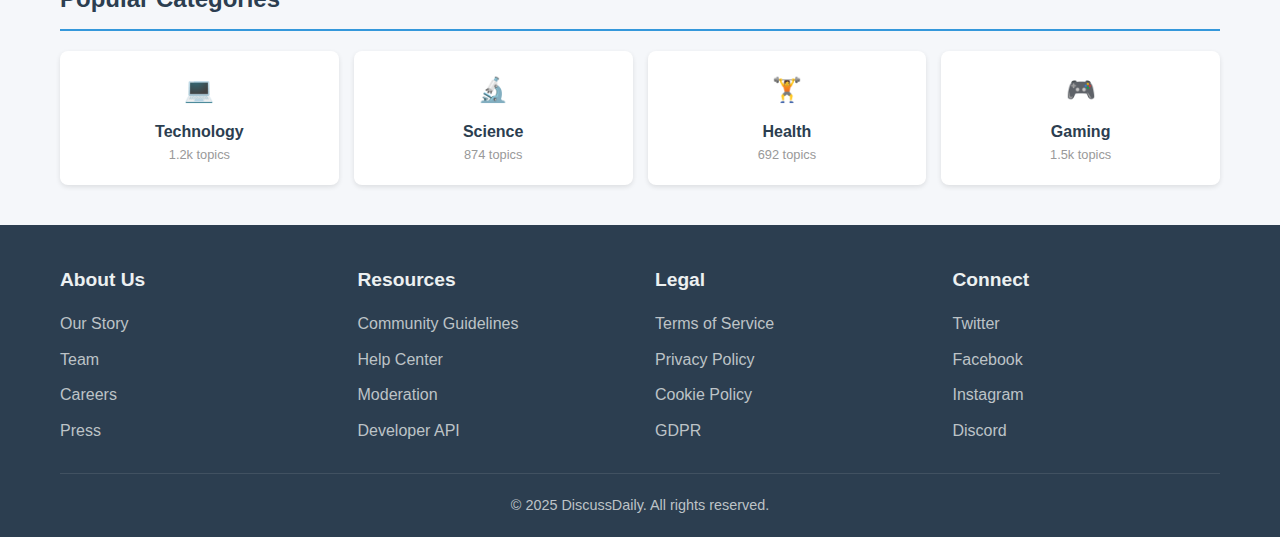
==== commit 45e4ccea: "add popup window" ====
--- a/index.html
+++ b/index.html
@@ -50,7 +50,7 @@
         <!-- Categories Section -->
         <section class="categories">
             <h2 class="section-title">Popular Categories</h2>
-            <div class="category-grid" id="category-grid"></div>
+            <div id="category-grid" class="category-grid"></div>
         </section>
     </div>
     
@@ -77,6 +77,8 @@
     <script type="module" src="./components/news-card/main.js"></script>
     <script type="module" src="./components/forum-item/main.js"></script>
     <script type="module" src="./components/breadcrumb/main.js"></script>
+    <script type="module" src="./components/category-card/main.js"></script>
+
 
 </body>
 </html>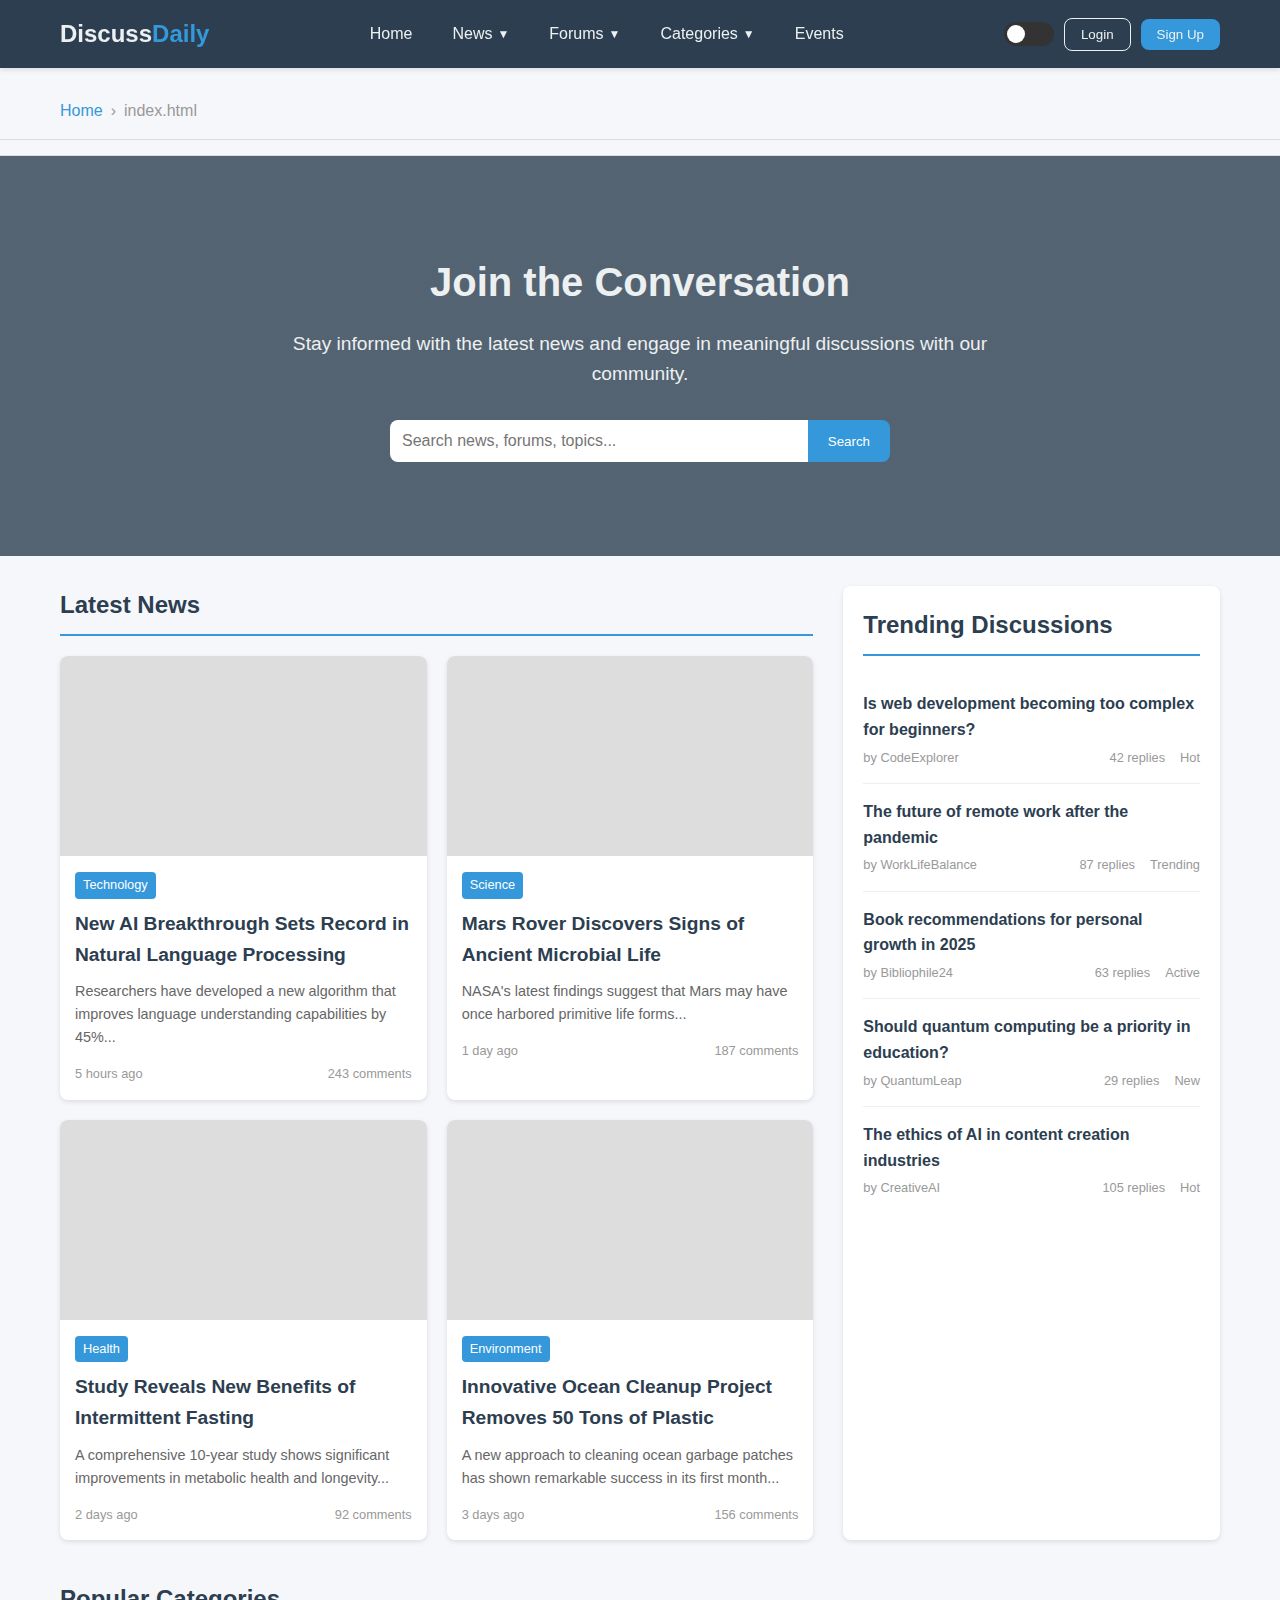
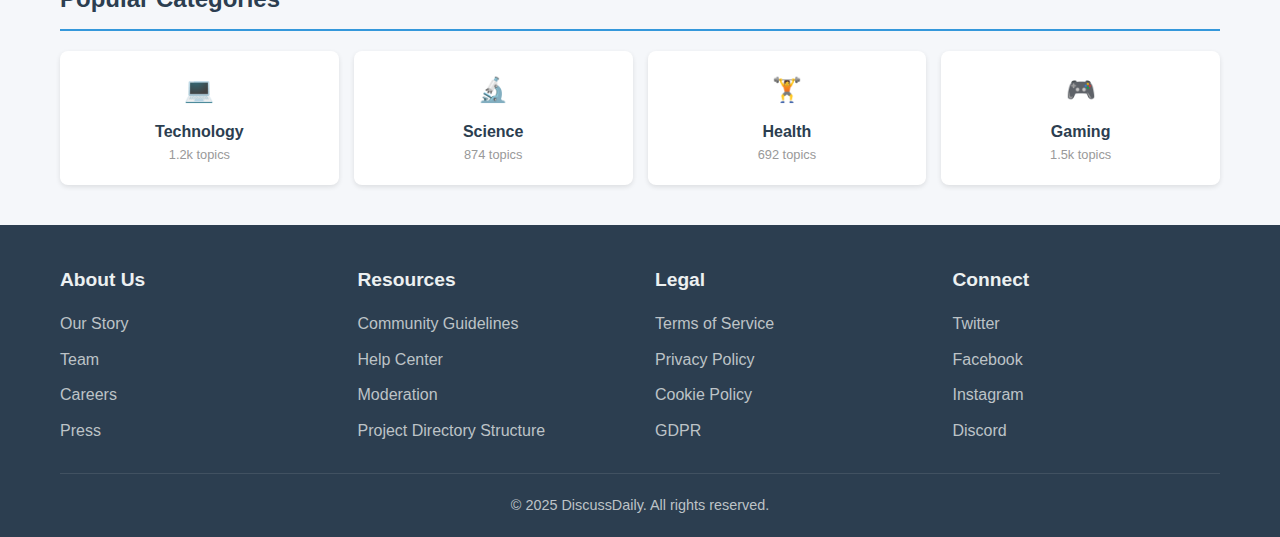
==== commit 4ed015ed: "add event popup and directory view" ====
--- a/index.html
+++ b/index.html
@@ -67,6 +67,13 @@
                 const script = document.createElement('script');
                 script.src = 'components/header/header.js';
                 document.body.appendChild(script);
+                
+                // Initialize events module after header is loaded
+                import('./components/events/events-popup.js')
+                    .then(module => {
+                        module.initEvents();
+                    })
+                    .catch(error => console.error('Error loading events module:', error));
             });
         fetch('components/footer/footer.html')
             .then(response => response.text())
@@ -78,7 +85,5 @@
     <script type="module" src="./components/forum-item/main.js"></script>
     <script type="module" src="./components/breadcrumb/main.js"></script>
     <script type="module" src="./components/category-card/main.js"></script>
-
-
 </body>
 </html>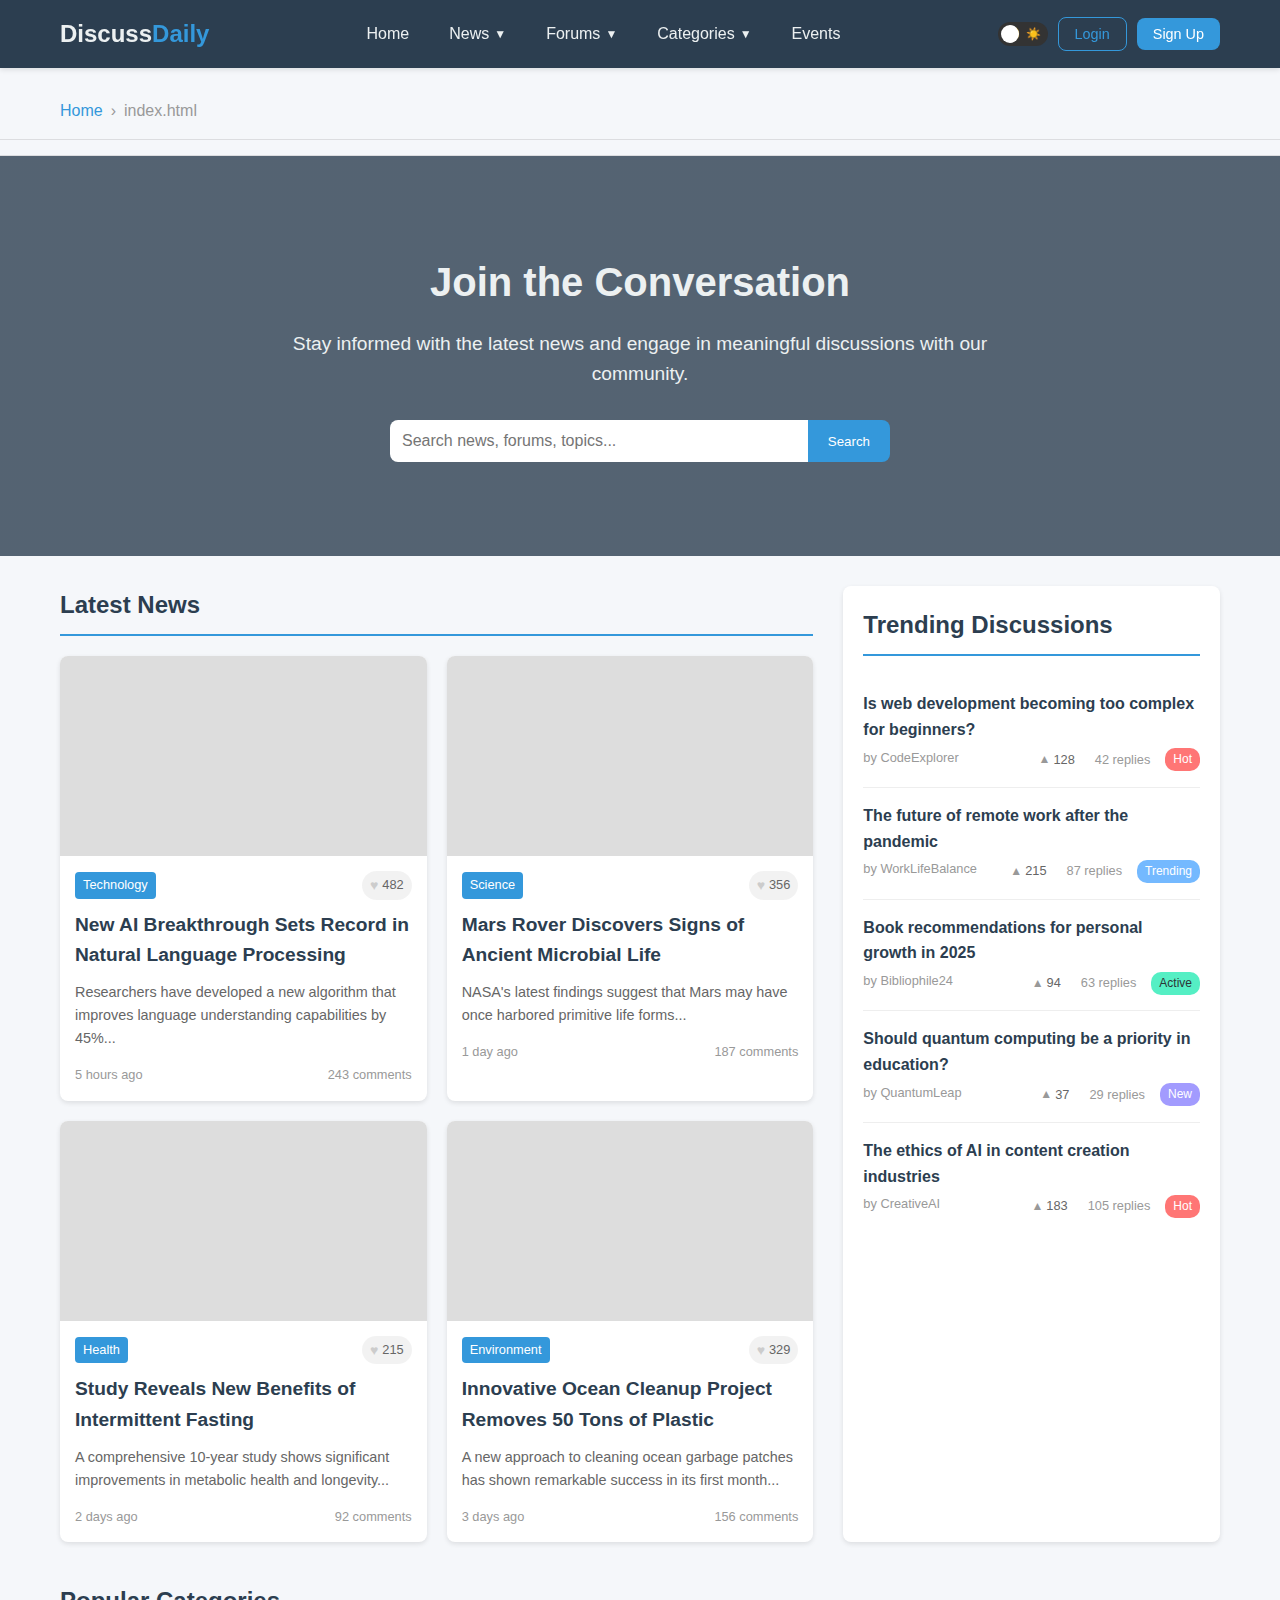
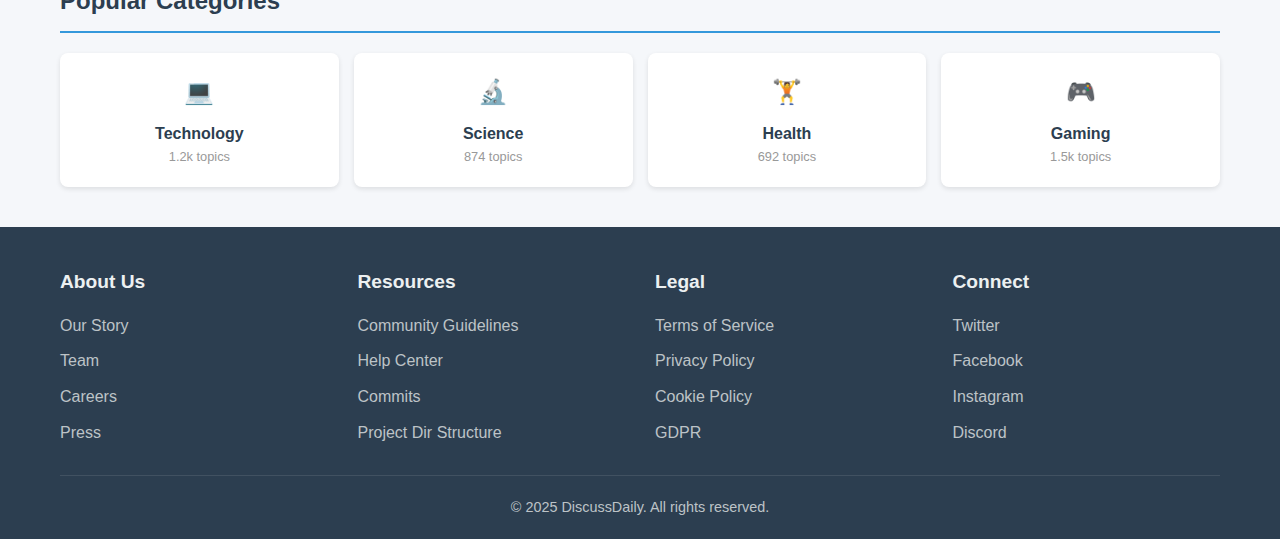
==== commit f710b2a4: "add landing page and other fixes" ====
--- a/index.html
+++ b/index.html
@@ -83,6 +83,7 @@
     </script>
     <script type="module" src="./components/news-card/main.js"></script>
     <script type="module" src="./components/forum-item/main.js"></script>
+    <script type="module" src="./components/forum-reply-popup/forum-reply-popup.js"></script>
     <script type="module" src="./components/breadcrumb/main.js"></script>
     <script type="module" src="./components/category-card/main.js"></script>
 </body>
--- a/components/header/header.css
+++ b/components/header/header.css
@@ -172,6 +172,20 @@
 }
 
 /* Dark Mode Toggle */
+.dark-mode-toggle .sun-icon,
+.dark-mode-toggle .moon-icon {
+  font-size: 12px;
+  color: #fff;
+  z-index: 1;
+}
+
+.dark-mode-toggle .sun-icon {
+  margin-left: 4px;
+}
+
+.dark-mode-toggle .moon-icon {
+  margin-right: 4px;
+}
 .dark-mode-toggle {
     width: 50px;
     height: 24px;
@@ -179,18 +193,30 @@
     background-color: #333;
     display: flex;
     align-items: center;
+    justify-content: space-between;
     padding: 0 3px;
     cursor: pointer;
     position: relative;
-}
+    transition: background-color 0.3s;
+  }
 
 .dark-mode-toggle .toggle-thumb {
+    position: absolute;
+    left: 3px;
+    transition: transform 0.3s ease;
+    z-index: 2;
     width: 18px;
     height: 18px;
     background-color: white;
     border-radius: 50%;
     transition: transform 0.3s;
 }
+body.dark-mode .dark-mode-toggle {
+    background-color: #555;
+  }
+
+
+
 
 body.dark-mode .dark-mode-toggle .toggle-thumb {
     transform: translateX(26px);
